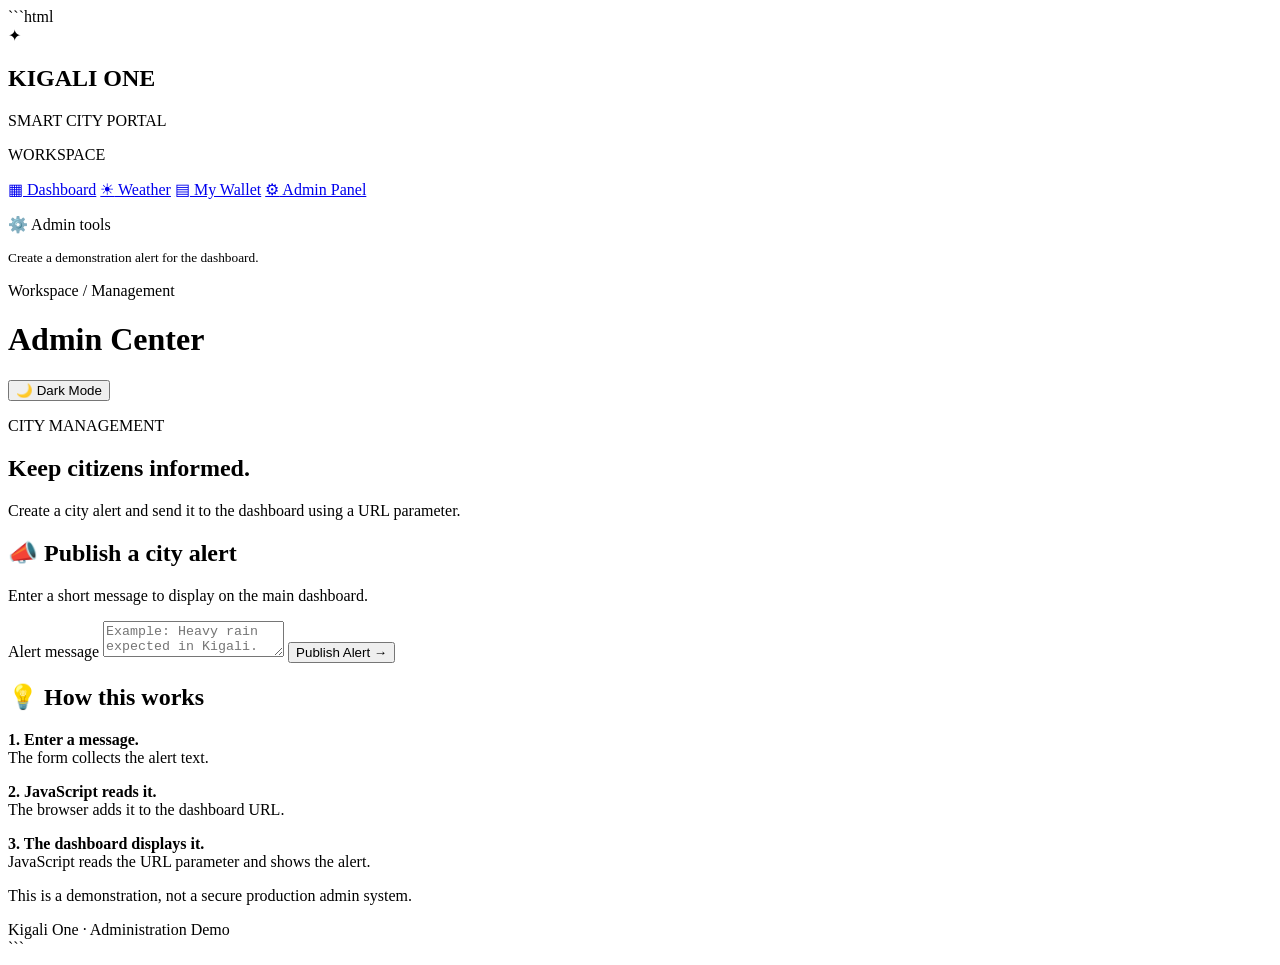
==== admin.html @ e7eca220 "Change the code" ====
```html
<!DOCTYPE html>
<html lang="en">
<head>
    <meta charset="UTF-8">
    <meta name="viewport" content="width=device-width, initial-scale=1.0">
    <title>Kigali Smart City | Admin</title>
    <link rel="stylesheet" href="style.css">
</head>
<body>
    <aside class="sidebar">
        <div class="brand">
            <div class="brand-icon">✦</div>
            <div><h2>KIGALI ONE</h2><p>SMART CITY PORTAL</p></div>
        </div>
        <p class="nav-label">WORKSPACE</p>
        <nav>
            <a href="index.html"><span class="nav-icon">▦</span> Dashboard</a>
            <a href="weather.html"><span class="nav-icon">☀</span> Weather</a>
            <a href="wallet.html"><span class="nav-icon">▤</span> My Wallet</a>
            <a class="active" href="admin.html"><span class="nav-icon">⚙</span> Admin Panel</a>
        </nav>
        <div class="sidebar-bottom"><p>⚙️ Admin tools</p><small>Create a demonstration alert for the dashboard.</small></div>
    </aside>

    <main class="main">
        <header class="topbar">
            <div><p class="breadcrumb">Workspace / Management</p><h1>Admin Center</h1></div>
            <div class="top-actions"><button id="theme-toggle">🌙 Dark Mode</button></div>
        </header>

        <section class="hero">
            <p class="eyebrow">CITY MANAGEMENT</p>
            <h2>Keep citizens informed.</h2>
            <p>Create a city alert and send it to the dashboard using a URL parameter.</p>
        </section>

        <section class="two-column">
            <div class="panel">
                <h2>📣 Publish a city alert</h2>
                <p>Enter a short message to display on the main dashboard.</p>

                <form id="admin-form">
                    <label for="alert-input">Alert message</label>
                    <textarea id="alert-input" maxlength="200" required
                        placeholder="Example: Heavy rain expected in Kigali. Please take care."></textarea>
                    <button class="btn" type="submit">Publish Alert →</button>
                </form>
            </div>

            <div class="panel">
                <h2>💡 How this works</h2>
                <p><strong>1. Enter a message.</strong><br>The form collects the alert text.</p>
                <p><strong>2. JavaScript reads it.</strong><br>The browser adds it to the dashboard URL.</p>
                <p><strong>3. The dashboard displays it.</strong><br>JavaScript reads the URL parameter and shows the alert.</p>
                <p>This is a demonstration, not a secure production admin system.</p>
            </div>
        </section>

        <footer class="footer">Kigali One · Administration Demo</footer>
    </main>
    <script src="script.js"></script>
</body>
</html>
```
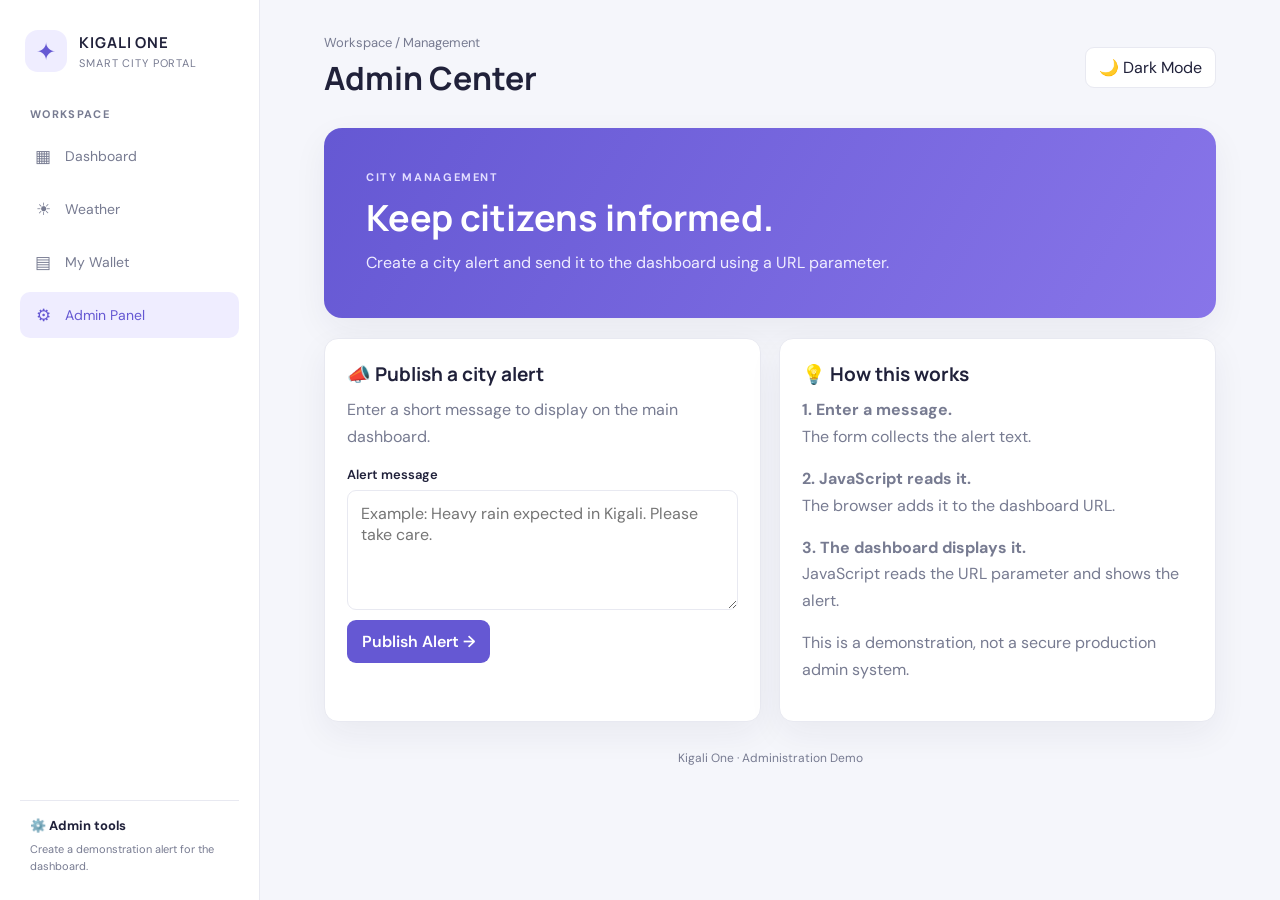
==== commit 1c552032: "Changed the codes" ====
--- a/admin.html
+++ b/admin.html
@@ -1,4 +1,3 @@
-```html
 <!DOCTYPE html>
 <html lang="en">
 <head>
@@ -40,7 +39,7 @@
                 <h2>📣 Publish a city alert</h2>
                 <p>Enter a short message to display on the main dashboard.</p>
 
-                <form id="admin-form">
+                <form id="alert-form">
                     <label for="alert-input">Alert message</label>
                     <textarea id="alert-input" maxlength="200" required
                         placeholder="Example: Heavy rain expected in Kigali. Please take care."></textarea>
@@ -61,5 +60,4 @@
     </main>
     <script src="script.js"></script>
 </body>
-</html>
-```+</html>
--- a/style.css
+++ b/style.css
@@ -0,0 +1,506 @@
+@import url("https://fonts.googleapis.com/css2?family=DM+Sans:wght@400;500;600;700&family=Manrope:wght@400;500;600;700;800&display=swap");
+
+:root {
+  color-scheme: light;
+  --page: #f5f6fb;
+  --surface: #ffffff;
+  --surface-muted: #f7f7fc;
+  --text: #20213a;
+  --muted: #777b91;
+  --border: #e8e9f1;
+  --accent: #6558d3;
+  --accent-dark: #5145bd;
+  --accent-soft: #efedff;
+  --shadow: 0 12px 35px rgba(34, 32, 75, 0.06);
+}
+
+* {
+  box-sizing: border-box;
+}
+
+body {
+  min-height: 100vh;
+  margin: 0;
+  background: var(--page);
+  color: var(--text);
+  font-family: "DM Sans", sans-serif;
+  transition: background-color 180ms ease, color 180ms ease;
+}
+
+h1,
+h2,
+h3,
+p {
+  margin-top: 0;
+}
+
+h1,
+h2,
+h3 {
+  font-family: "Manrope", sans-serif;
+}
+
+button,
+input,
+textarea {
+  font: inherit;
+}
+
+button,
+.btn {
+  cursor: pointer;
+}
+
+.sidebar {
+  position: fixed;
+  inset: 0 auto 0 0;
+  display: flex;
+  width: 260px;
+  flex-direction: column;
+  padding: 30px 20px 24px;
+  background: var(--surface);
+  border-right: 1px solid var(--border);
+}
+
+.brand {
+  display: flex;
+  align-items: center;
+  gap: 12px;
+  padding: 0 5px 35px;
+}
+
+.brand-icon {
+  display: grid;
+  width: 42px;
+  height: 42px;
+  place-items: center;
+  border-radius: 13px;
+  background: var(--accent-soft);
+  color: var(--accent);
+  font-size: 24px;
+}
+
+.brand h2 {
+  margin: 0;
+  font-size: 15px;
+  letter-spacing: 0.06em;
+}
+
+.brand p,
+.nav-label,
+.sidebar-bottom small {
+  color: var(--muted);
+  font-size: 11px;
+}
+
+.brand p {
+  margin: 3px 0 0;
+  letter-spacing: 0.08em;
+}
+
+.nav-label {
+  margin: 0 10px 12px;
+  font-weight: 700;
+  letter-spacing: 0.12em;
+}
+
+.sidebar nav {
+  display: grid;
+  gap: 7px;
+}
+
+.sidebar nav a {
+  display: flex;
+  align-items: center;
+  gap: 12px;
+  padding: 12px 13px;
+  border-radius: 10px;
+  color: var(--muted);
+  font-size: 14px;
+  text-decoration: none;
+  transition: background-color 150ms ease, color 150ms ease;
+}
+
+.sidebar nav a:hover,
+.sidebar nav a.active {
+  background: var(--accent-soft);
+  color: var(--accent);
+}
+
+.nav-icon {
+  width: 20px;
+  text-align: center;
+  font-size: 17px;
+}
+
+.sidebar-bottom {
+  margin-top: auto;
+  padding: 16px 10px 0;
+  border-top: 1px solid var(--border);
+}
+
+.sidebar-bottom p {
+  margin-bottom: 7px;
+  font-size: 13px;
+  font-weight: 700;
+}
+
+.sidebar-bottom small {
+  display: block;
+  line-height: 1.6;
+}
+
+.main {
+  width: min(1320px, calc(100% - 260px));
+  margin-left: 260px;
+  padding: 34px clamp(22px, 5vw, 68px) 28px;
+}
+
+.topbar,
+.top-actions,
+.section-title,
+.stat-top {
+  display: flex;
+  align-items: center;
+  justify-content: space-between;
+  gap: 16px;
+}
+
+.topbar {
+  margin-bottom: 28px;
+}
+
+.topbar h1 {
+  margin: 5px 0 0;
+  font-size: clamp(24px, 3vw, 32px);
+}
+
+.breadcrumb,
+.section-title p {
+  margin: 0;
+  color: var(--muted);
+  font-size: 13px;
+}
+
+.top-actions {
+  flex-wrap: wrap;
+}
+
+.status-pill {
+  padding: 9px 12px;
+  border: 1px solid #ccebdc;
+  border-radius: 999px;
+  background: #effaf4;
+  color: #218451;
+  font-size: 12px;
+  font-weight: 600;
+}
+
+#theme-toggle {
+  padding: 9px 13px;
+  border: 1px solid var(--border);
+  border-radius: 9px;
+  background: var(--surface);
+  color: var(--text);
+}
+
+.hero {
+  padding: clamp(25px, 4vw, 42px);
+  border-radius: 18px;
+  background: linear-gradient(120deg, #6558d3, #8875e9);
+  box-shadow: var(--shadow);
+  color: #fff;
+}
+
+.hero .eyebrow {
+  margin-bottom: 12px;
+  color: #e2ddff;
+  font-size: 11px;
+  font-weight: 700;
+  letter-spacing: 0.15em;
+}
+
+.hero h2 {
+  max-width: 680px;
+  margin-bottom: 10px;
+  font-size: clamp(24px, 3.5vw, 36px);
+  line-height: 1.2;
+}
+
+.hero > p:last-child {
+  max-width: 700px;
+  margin-bottom: 0;
+  color: #efedff;
+  line-height: 1.7;
+}
+
+.section-title {
+  margin: 32px 0 16px;
+}
+
+.section-title h2 {
+  margin-bottom: 5px;
+  font-size: 20px;
+}
+
+.cards {
+  display: grid;
+  grid-template-columns: repeat(3, minmax(0, 1fr));
+  gap: 16px;
+  margin-bottom: 20px;
+}
+
+.card,
+.panel {
+  padding: 22px;
+  border: 1px solid var(--border);
+  border-radius: 14px;
+  background: var(--surface);
+  box-shadow: var(--shadow);
+}
+
+.stat-top {
+  margin-bottom: 18px;
+}
+
+.stat-icon {
+  display: grid;
+  width: 40px;
+  height: 40px;
+  place-items: center;
+  border-radius: 12px;
+  font-size: 19px;
+}
+
+.purple {
+  background: #efedff;
+}
+
+.blue {
+  background: #e9f4ff;
+}
+
+.green {
+  background: #e8f8ef;
+}
+
+.stat-tag {
+  color: var(--muted);
+  font-size: 10px;
+  font-weight: 700;
+  letter-spacing: 0.1em;
+}
+
+.card h3 {
+  margin-bottom: 5px;
+  font-size: 14px;
+}
+
+.stat-number {
+  font-family: "Manrope", sans-serif;
+  font-size: 32px;
+  font-weight: 800;
+}
+
+.stat-note {
+  margin: 5px 0 0;
+  color: var(--muted);
+  font-size: 12px;
+}
+
+.alert-box {
+  margin: 18px 0;
+  padding: 14px 17px;
+  border: 1px solid #f4d58d;
+  border-radius: 10px;
+  background: #fff9e8;
+  color: #775516;
+}
+
+.two-column {
+  display: grid;
+  grid-template-columns: repeat(2, minmax(0, 1fr));
+  gap: 18px;
+  margin-top: 20px;
+}
+
+.panel h2 {
+  margin-bottom: 10px;
+  font-size: 19px;
+}
+
+.panel p {
+  color: var(--muted);
+  line-height: 1.65;
+}
+
+.btn {
+  display: inline-block;
+  margin: 5px 7px 0 0;
+  padding: 11px 15px;
+  border: 0;
+  border-radius: 9px;
+  background: var(--accent);
+  color: #fff;
+  font-weight: 600;
+  text-align: center;
+  text-decoration: none;
+  transition: background-color 150ms ease, transform 150ms ease;
+}
+
+.btn:hover {
+  transform: translateY(-1px);
+  background: var(--accent-dark);
+}
+
+.btn:disabled {
+  cursor: not-allowed;
+  opacity: 0.7;
+}
+
+.btn-secondary {
+  background: var(--accent-soft);
+  color: var(--accent);
+}
+
+.btn-secondary:hover {
+  background: #e4e0ff;
+}
+
+label {
+  display: block;
+  margin: 16px 0 7px;
+  font-size: 13px;
+  font-weight: 600;
+}
+
+input,
+textarea {
+  width: 100%;
+  padding: 12px 13px;
+  border: 1px solid var(--border);
+  border-radius: 9px;
+  background: var(--surface);
+  color: var(--text);
+}
+
+textarea {
+  min-height: 120px;
+  resize: vertical;
+}
+
+input:focus,
+textarea:focus,
+button:focus-visible,
+a:focus-visible {
+  outline: 3px solid rgba(101, 88, 211, 0.25);
+  outline-offset: 2px;
+}
+
+#weather-result {
+  padding: 13px;
+  border-radius: 9px;
+  background: var(--surface-muted);
+}
+
+.ticket-total {
+  color: var(--muted);
+  font-size: 14px;
+  font-weight: 500;
+}
+
+.ticket-list {
+  display: grid;
+  gap: 12px;
+}
+
+.ticket-list .panel {
+  padding: 16px;
+  box-shadow: none;
+}
+
+.footer {
+  padding: 28px 0 8px;
+  color: var(--muted);
+  font-size: 12px;
+  text-align: center;
+}
+
+body.dark-mode {
+  color-scheme: dark;
+  --page: #171824;
+  --surface: #222433;
+  --surface-muted: #292b3d;
+  --text: #f0f0f8;
+  --muted: #a5a7ba;
+  --border: #34364a;
+  --accent: #a69aff;
+  --accent-dark: #9082f1;
+  --accent-soft: #33304e;
+  --shadow: 0 12px 35px rgba(0, 0, 0, 0.14);
+}
+
+body.dark-mode .status-pill {
+  border-color: #315e47;
+  background: #20372c;
+  color: #91ddb0;
+}
+
+body.dark-mode .alert-box {
+  border-color: #66542c;
+  background: #3a3221;
+  color: #f3d996;
+}
+
+@media (max-width: 900px) {
+  .sidebar {
+    position: static;
+    width: auto;
+    padding: 16px 20px;
+  }
+
+  .brand {
+    padding-bottom: 15px;
+  }
+
+  .nav-label,
+  .sidebar-bottom {
+    display: none;
+  }
+
+  .sidebar nav {
+    display: flex;
+    overflow-x: auto;
+  }
+
+  .sidebar nav a {
+    flex: 0 0 auto;
+  }
+
+  .main {
+    width: 100%;
+    margin-left: 0;
+    padding-top: 24px;
+  }
+}
+
+@media (max-width: 620px) {
+  .main {
+    padding: 20px 16px;
+  }
+
+  .topbar {
+    align-items: flex-start;
+    flex-direction: column;
+  }
+
+  .cards,
+  .two-column {
+    grid-template-columns: 1fr;
+  }
+
+  .card,
+  .panel {
+    padding: 18px;
+  }
+}
